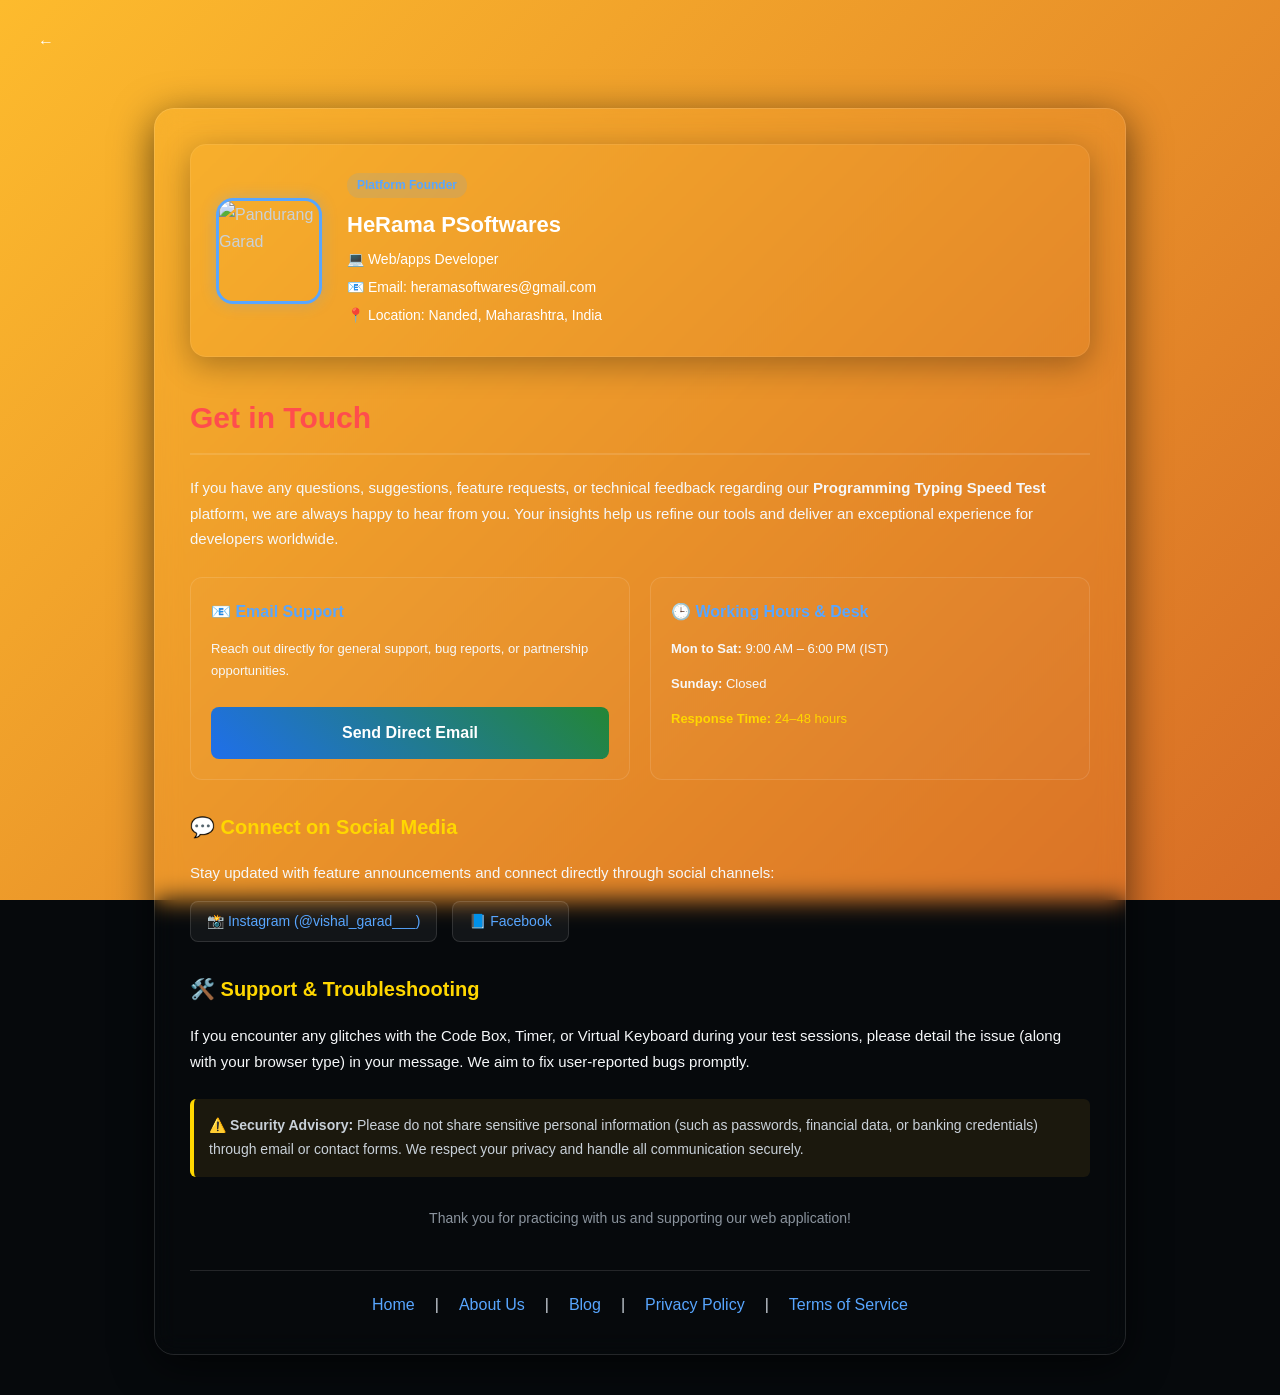
==== contact.html @ fd9abf4c "Add files via upload" ====
<!DOCTYPE html>
<html lang="en">
<head>
  <meta charset="UTF-8">
  <meta name="viewport" content="width=device-width, initial-scale=1.0">
  <title>Contact Us | Programming Typing Speed Test</title>
  <style>
    :root {
      --primary-accent: #ff4d4d;
      --gold-accent: #ffd700;
      --blue-accent: #58a6ff;
      --card-bg: transparent;
      --border-color: rgba(255, 255, 255, 0.12);
    }

    body {
      font-family: 'Segoe UI', Tahoma, Geneva, Verdana, sans-serif;
      background: #06090c;
      color: #c9d1d9;
      margin: 0;
      padding: 20px;
      line-height: 1.7;
      -webkit-tap-highlight-color: transparent;
    }

    /* Animated Gradient Background Effect */
    body::before {
      content: "";
      position: fixed;
      top: 0;
      left: 0;
      width: 100vw;
      height: 100vh;
      background: linear-gradient(-45deg, #e8891c, #b21f1f, #fdbb2d);
      background-size: 400% 400%;
      animation: gradientBG 15s ease infinite;
      z-index: -1;
    }

    @keyframes gradientBG {
      0% { background-position: 0% 50%; }
      50% { background-position: 100% 50%; }
      100% { background-position: 0% 50%; }
    }

    .container {
      max-width: 900px;
      margin: 20px auto;
      padding: 35px;
      background: var(--card-bg);
      border: 1px solid var(--border-color);
      border-radius: 20px;
      backdrop-filter: blur(12px);
      box-shadow: 0 10px 40px rgba(0,0,0,0.6);
    }

    .back-btn {
      display: inline-block;
      padding: 8px 18px;
      background: transparent;
      color: #ffffff;
      text-decoration: none;
      border-radius: 8px;
      font-weight: 600;
      margin-bottom: 25px;
      transition: all 0.3s ease;
    }

    .back-btn:hover {
      background: transparent;
      transform: translateX(-3px);
    }

    /* ===== PROFILE CARD ===== */
    .profile-card {
      display: flex;
      align-items: center;
      gap: 25px;
      margin-bottom: 35px;
      padding: 25px;
      background:transparent;
      border-radius: 16px;
      border: 1px solid rgba(255, 255, 255, 0.08);
      box-shadow: 0 8px 32px rgba(0, 0, 0, 0.3);
      animation: fadeIn 0.8s ease;
    }

    @keyframes fadeIn {
      from { opacity: 0; transform: translateY(-15px); }
      to { opacity: 1; transform: translateY(0); }
    }

    .profile-card img {
      width: 100px;
      height: 100px;
      border-radius: 16%;
      border: 3px solid var(--blue-accent);
      object-fit: cover;
      box-shadow: 0 0 15px rgba(88, 166, 255, 0.3);
    }

    .profile-info h3 {
      margin: 0 0 5px 0;
      font-size: 22px;
      color: #ffffff;
    }

    .profile-info p {
      margin: 4px 0;
      font-size: 14px;
      color: white;
    }

    .badge {
      display: inline-block;
      background: rgba(88, 166, 255, 0.15);
      color: var(--blue-accent);
      padding: 2px 10px;
      border-radius: 12px;
      font-size: 12px;
      font-weight: 600;
      margin-bottom: 8px;
    }

    h1 {
      color: var(--primary-accent);
      font-size: 30px;
      border-bottom: 2px solid var(--border-color);
      padding-bottom: 10px;
      margin-top: 0;
    }

    h2 {
      color: var(--gold-accent);
      margin-top: 30px;
      font-size: 20px;
      display: flex;
      align-items: center;
      gap: 10px;
    }

    p {
      color: #f6f8fa;
      font-size: 15px;
      margin-bottom: 15px;
    }

    /* GRID LAYOUT FOR CONTACT INFO */
    .grid-container {
      display: grid;
      grid-template-columns: repeat(auto-fit, minmax(260px, 1fr));
      gap: 20px;
      margin: 25px 0;
    }

    .info-card {
      background: rgba(255, 255, 255, 0.02);
      border: 1px solid var(--border-color);
      padding: 20px;
      border-radius: 12px;
      transition: transform 0.3s ease;
    }

    .info-card:hover {
      transform: translateY(-5px);
      border-color: rgba(255, 255, 255, 0.2);
    }

    .info-card h4 {
      margin: 0 0 10px 0;
      color: var(--blue-accent);
      font-size: 16px;
    }

    .btn-email {
      display: inline-block;
      width: 100%;
      text-align: center;
      padding: 12px;
      background: linear-gradient(45deg, #1f6feb, #238636);
      color: #ffffff;
      text-decoration: none;
      font-weight: bold;
      border-radius: 8px;
      margin-top: 10px;
      box-sizing: border-box;
      transition: opacity 0.3s ease;
    }

    .btn-email:hover {
      opacity: 0.9;
    }

    /* SOCIAL LINKS */
    .social-links {
      display: flex;
      gap: 15px;
      flex-wrap: wrap;
      margin-top: 10px;
    }

    .social-btn {
      padding: 8px 16px;
      background: rgba(255, 255, 255, 0.05);
      border: 1px solid var(--border-color);
      border-radius: 8px;
      color: #58a6ff;
      text-decoration: none;
      font-size: 14px;
      transition: all 0.3s ease;
    }

    .social-btn:hover {
      background: rgba(88, 166, 255, 0.15);
      border-color: var(--blue-accent);
    }

    .notice-box {
      background: rgba(210, 153, 34, 0.1);
      border-left: 4px solid var(--gold-accent);
      padding: 15px;
      border-radius: 6px;
      margin: 25px 0;
      color: #c9d1d9;
      font-size: 14px;
    }

    .footer-links {
      margin-top: 40px;
      padding-top: 20px;
      border-top: 1px solid var(--border-color);
      display: flex;
      gap: 20px;
      justify-content: center;
      flex-wrap: wrap;
    }

    .footer-links a {
      color: var(--blue-accent);
      text-decoration: none;
    }

    .footer-links a:hover {
      text-decoration: underline;
    }

    @media (max-width: 600px) {
      .profile-card {
        flex-direction: column;
        text-align: center;
      }
    }

    /* ==========================================
   RGB LOADER & BLUR SCREEN EFFECT
   ========================================== */
.loader-overlay {
    position: fixed;
    top: 0;
    left: 0;
    width: 100%;
    height: 100%;
    background: rgba(0, 0, 0, 0.6); /* Halki black transparent screen */
    backdrop-filter: blur(8px); /* Background blur effect */
    display: flex;
    justify-content: center;
    align-items: center;
    z-index: 999999; /* Sabse upar dikhane ke liye */
    transition: opacity 0.4s ease, visibility 0.4s ease;
}

.rgb-loader {
    width: 50px;
    height: 50px;
    border-radius: 50%;
    border: 5px solid transparent;
    border-top-color: #ff0000;    /* Red */
    border-right-color: #00ff00;  /* Green */
    border-bottom-color: #0000ff; /* Blue */
    animation: spinRGB 1s linear infinite;
    box-shadow: 0 0 15px rgba(255, 255, 255, 0.2); /* Halka glow */
}

@keyframes spinRGB {
    0% { transform: rotate(0deg); }
    100% { transform: rotate(360deg); }
}

/* Loader ko hide karne ki class */
.loader-hidden {
    opacity: 0;
    visibility: hidden;
}
  </style>
</head>
<body>

        <!-- RGB BLUR LOADER -->
<div id="globalLoader" class="loader-overlay">
  <div class="rgb-loader"></div>
</div>
<script>// App open hone par Loader hatane ka logic
window.addEventListener('load', () => {
    const loader = document.getElementById("globalLoader");
    if(loader) {
        // App open hone ke baad 0.5 second tak loader dikhega
        setTimeout(() => {
            loader.classList.add("loader-hidden");
        }, 300); 
    }
});</script>

<a href="index.html" class="back-btn">←</a>
  <div class="container">
    <!-- PROFILE CARD SECTION -->
    <div class="profile-card">
      <img src="me.jpeg" alt="Pandurang Garad">
      <div class="profile-info">
        <span class="badge">Platform Founder</span>
        <h3><Head>HeRama PSoftwares</Head></h3>
        <p>💻 Web/apps Developer</p>
        <p>📧 Email: heramasoftwares@gmail.com</p>
        <p>📍 Location: Nanded, Maharashtra, India</p>
      </div>
    </div>

    <h1>Get in Touch</h1>
    <p>If you have any questions, suggestions, feature requests, or technical feedback regarding our <strong>Programming Typing Speed Test</strong> platform, we are always happy to hear from you. Your insights help us refine our tools and deliver an exceptional experience for developers worldwide.</p>

    <!-- GRID CARDS -->
    <div class="grid-container">
      <div class="info-card">
        <h4>📧 Email Support</h4>
        <p style="font-size: 13px;">Reach out directly for general support, bug reports, or partnership opportunities.</p>
        <a href="mailto:heramasoftwares@gmail.com?subject=Website Inquiry - Programming Typing Test" class="btn-email">Send Direct Email</a>
      </div>

      <div class="info-card">
        <h4>🕒 Working Hours & Desk</h4>
        <p style="font-size: 13px; margin-bottom: 5px;"><strong>Mon to Sat:</strong> 9:00 AM – 6:00 PM (IST)</p>
        <p style="font-size: 13px; margin-bottom: 5px;"><strong>Sunday:</strong> Closed</p>
        <p style="font-size: 13px; color: var(--gold-accent);"><strong>Response Time:</strong> 24–48 hours</p>
      </div>
    </div>

    <h2>💬 Connect on Social Media</h2>
    <p>Stay updated with feature announcements and connect directly through social channels:</p>
    <div class="social-links">
      <a href="https://www.instagram.com/vishal_garad___?igsh=dG5icDVrdTVvb3d2" target="_blank" class="social-btn">📸 Instagram (@vishal_garad___)</a>
      <a href="https://www.facebook.com/share/1CxrdCh84L/" target="_blank" class="social-btn">📘 Facebook</a>
    </div>

    <h2>🛠️ Support & Troubleshooting</h2>
    <p>If you encounter any glitches with the Code Box, Timer, or Virtual Keyboard during your test sessions, please detail the issue (along with your browser type) in your message. We aim to fix user-reported bugs promptly.</p>

    <div class="notice-box">
      ⚠️ <strong>Security Advisory:</strong> Please do not share sensitive personal information (such as passwords, financial data, or banking credentials) through email or contact forms. We respect your privacy and handle all communication securely.
    </div>

    <p style="text-align: center; font-size: 14px; color: #8b949e; margin-top: 30px;">
      Thank you for practicing with us and supporting our web application!
    </p>

    <!-- FOOTER LEGAL LINKS -->
    <div class="footer-links">
      <a href="index.html">Home</a> |
      <a href="about.html">About Us</a> |
      <a href="blog.html">Blog</a> |
      <a href="privacy.html">Privacy Policy</a> |
      <a href="terms.html">Terms of Service</a>
    </div>
  </div>

</body>
</html>
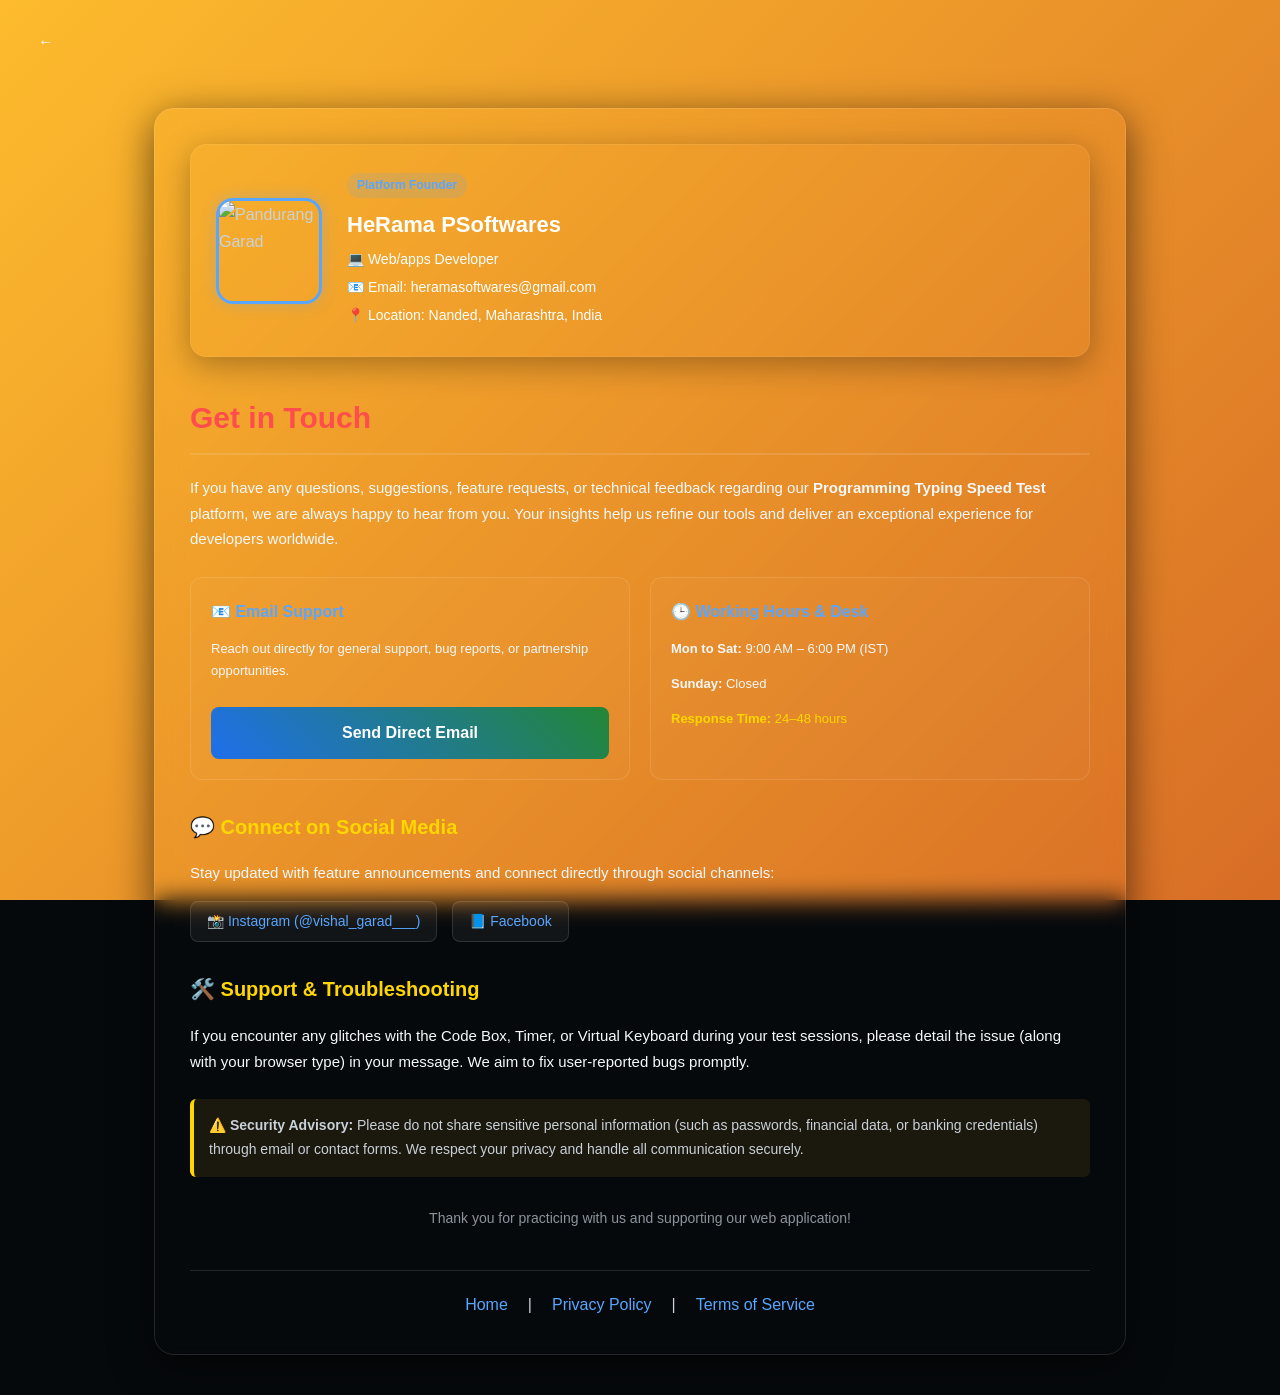
==== commit 702e7f00: "Update contact.html" ====
--- a/contact.html
+++ b/contact.html
@@ -364,12 +364,12 @@
     <!-- FOOTER LEGAL LINKS -->
     <div class="footer-links">
       <a href="index.html">Home</a> |
-      <a href="about.html">About Us</a> |
-      <a href="blog.html">Blog</a> |
+      <!-- <a href="about.html">About Us</a> |
+      <a href="blog.html">Blog</a> | -->
       <a href="privacy.html">Privacy Policy</a> |
       <a href="terms.html">Terms of Service</a>
     </div>
   </div>
 
 </body>
-</html>+</html>
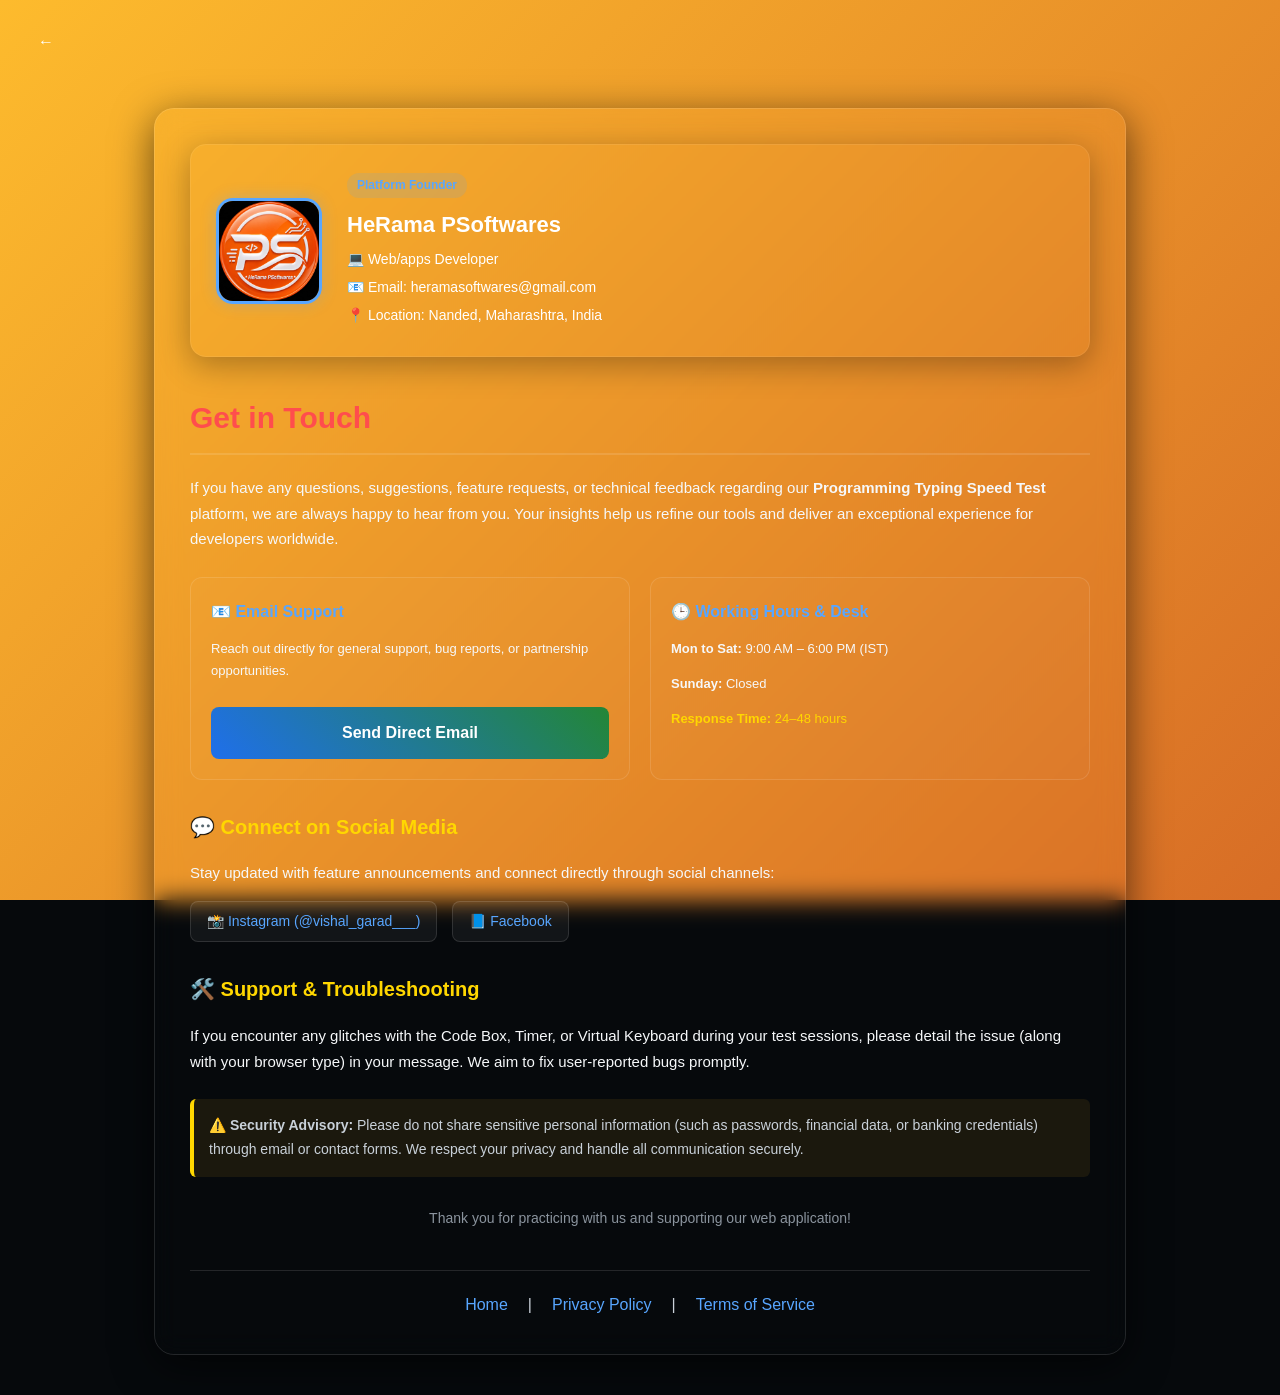
==== commit ddbc9adb: "Update contact.html" ====
--- a/contact.html
+++ b/contact.html
@@ -314,7 +314,7 @@
   <div class="container">
     <!-- PROFILE CARD SECTION -->
     <div class="profile-card">
-      <img src="me.jpeg" alt="Pandurang Garad">
+      <img src="logo2.jpeg" alt="Pandurang Garad">
       <div class="profile-info">
         <span class="badge">Platform Founder</span>
         <h3><Head>HeRama PSoftwares</Head></h3>
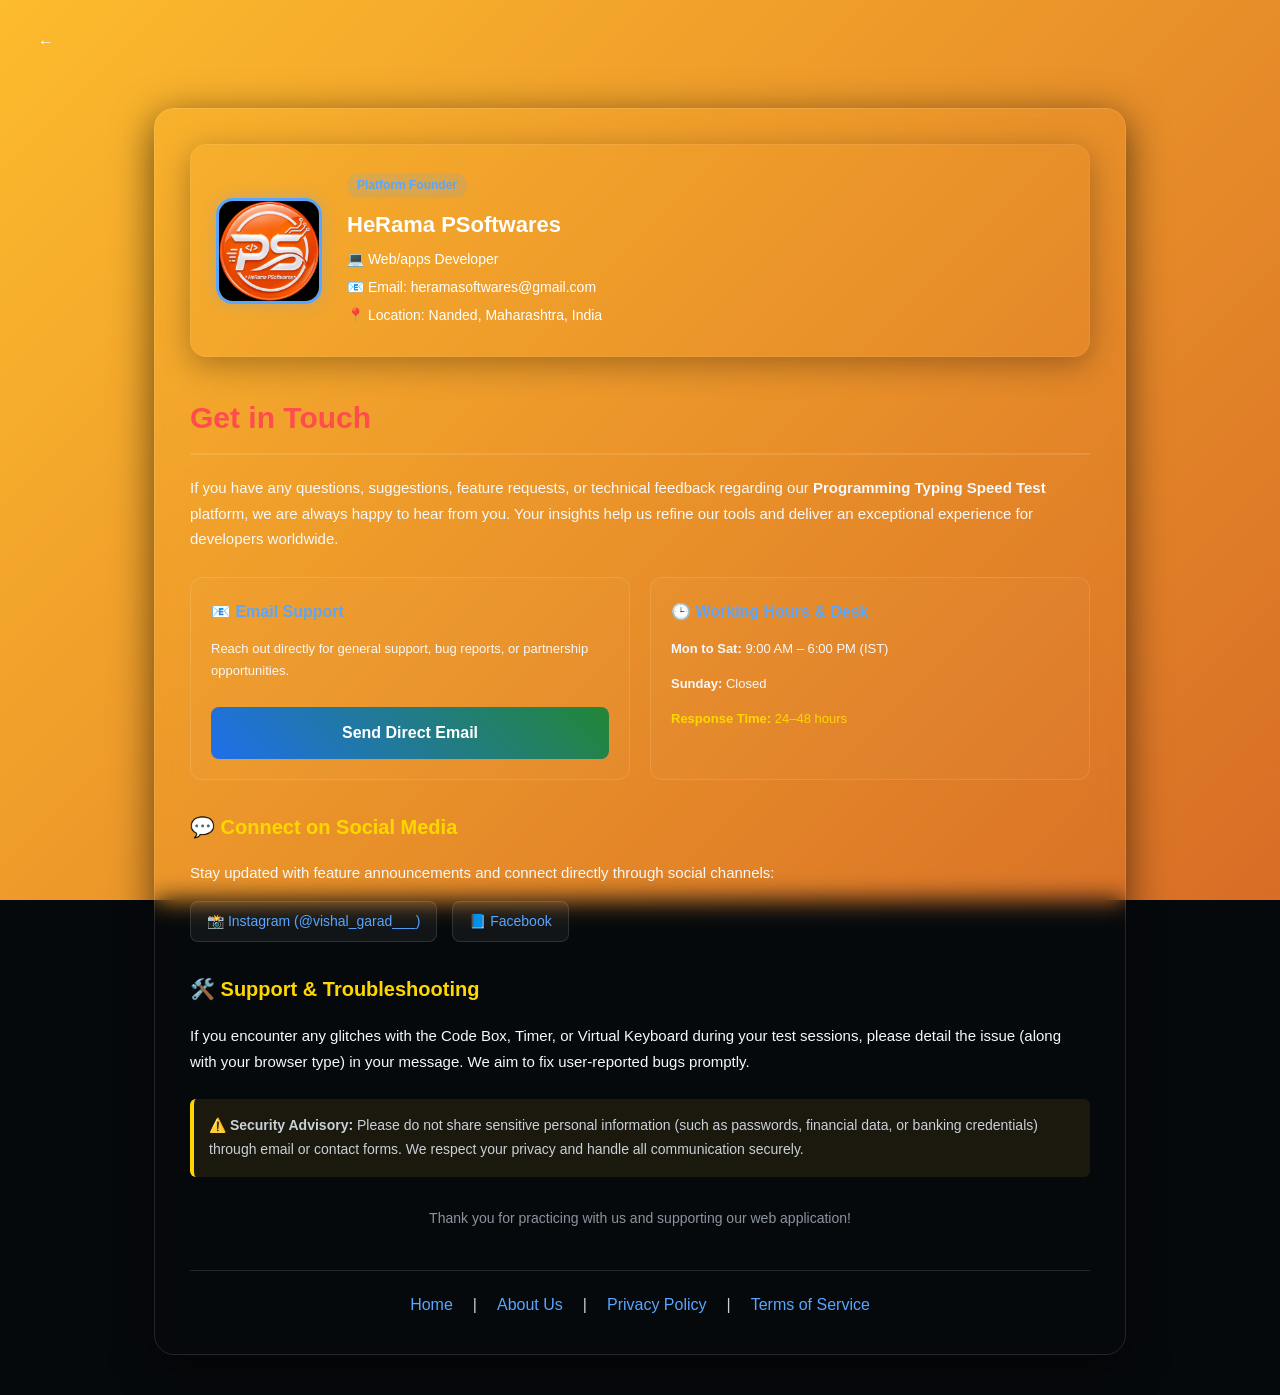
==== commit f3fd2036: "Update contact.html" ====
--- a/contact.html
+++ b/contact.html
@@ -364,8 +364,8 @@
     <!-- FOOTER LEGAL LINKS -->
     <div class="footer-links">
       <a href="index.html">Home</a> |
-      <!-- <a href="about.html">About Us</a> |
-      <a href="blog.html">Blog</a> | -->
+      <a href="index.html">About Us</a> |
+      <!-- <a href="blog.html">Blog</a> | -->
       <a href="privacy.html">Privacy Policy</a> |
       <a href="terms.html">Terms of Service</a>
     </div>
